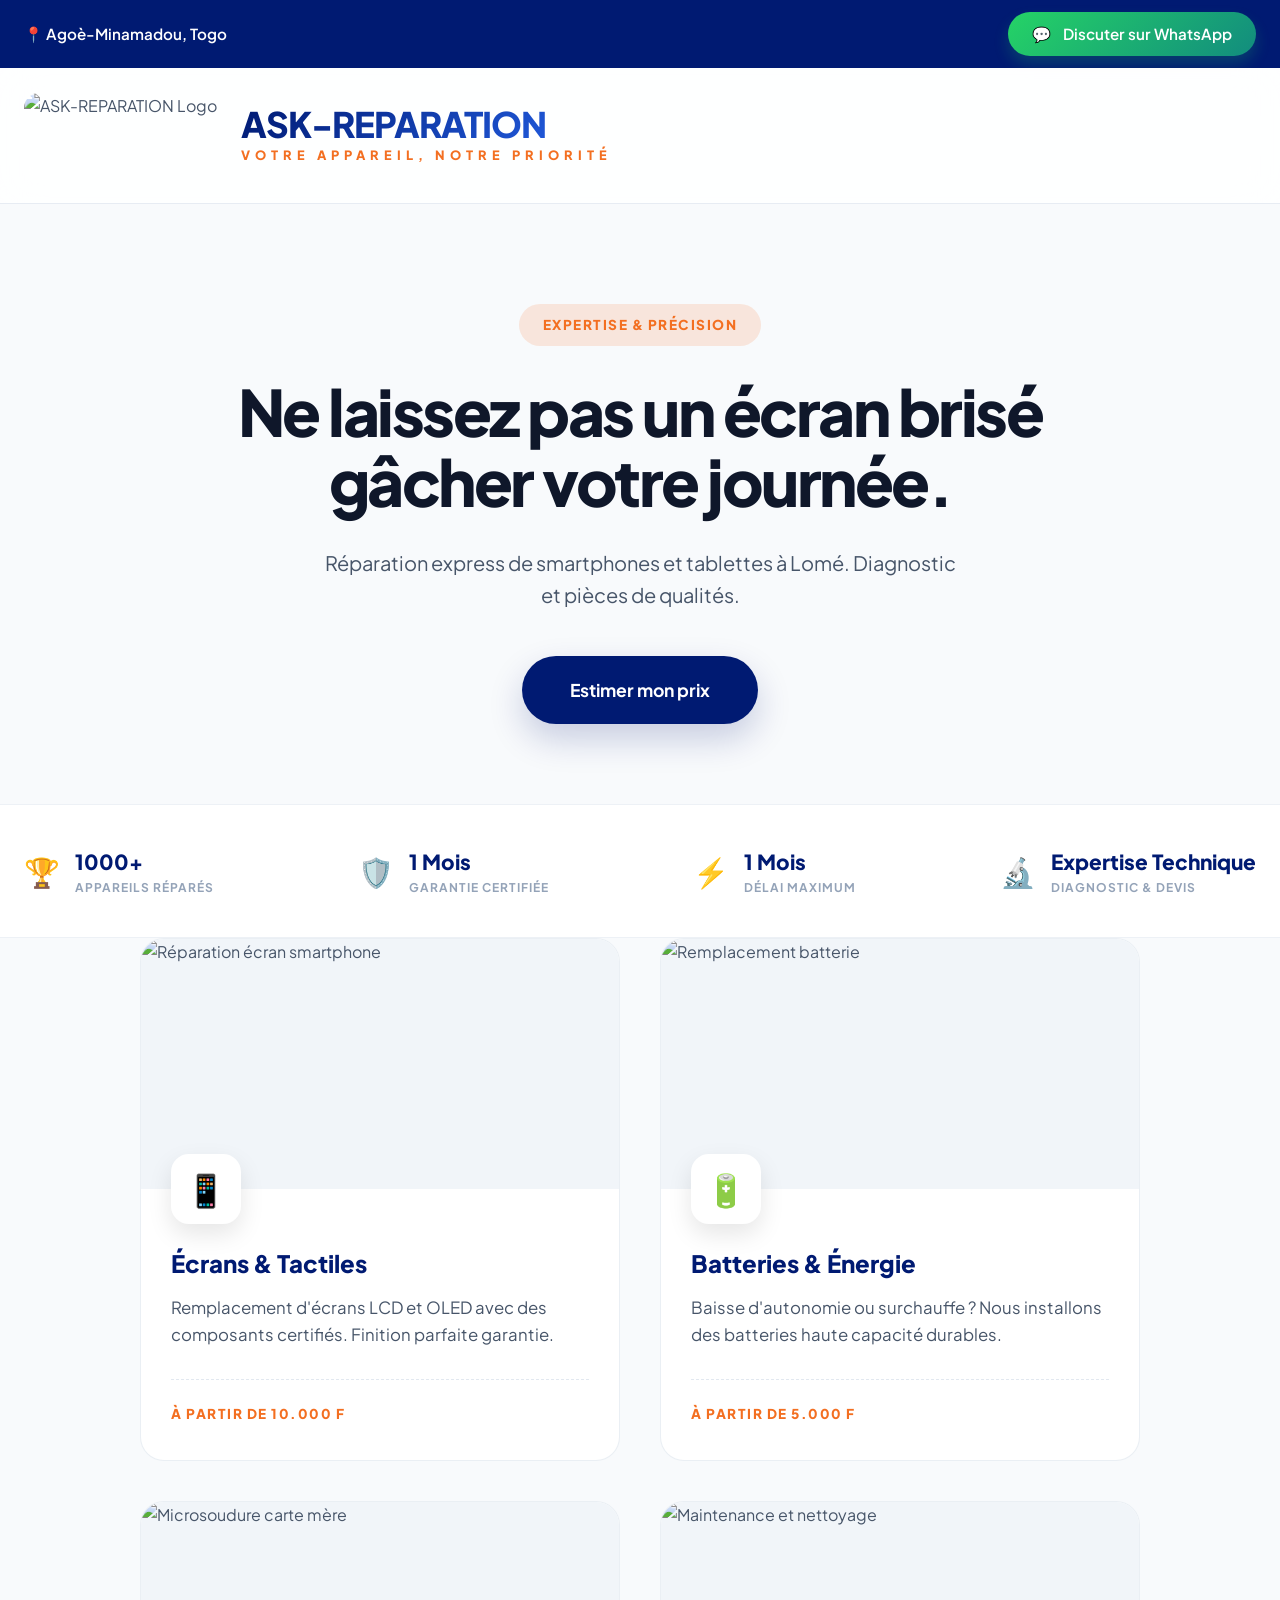
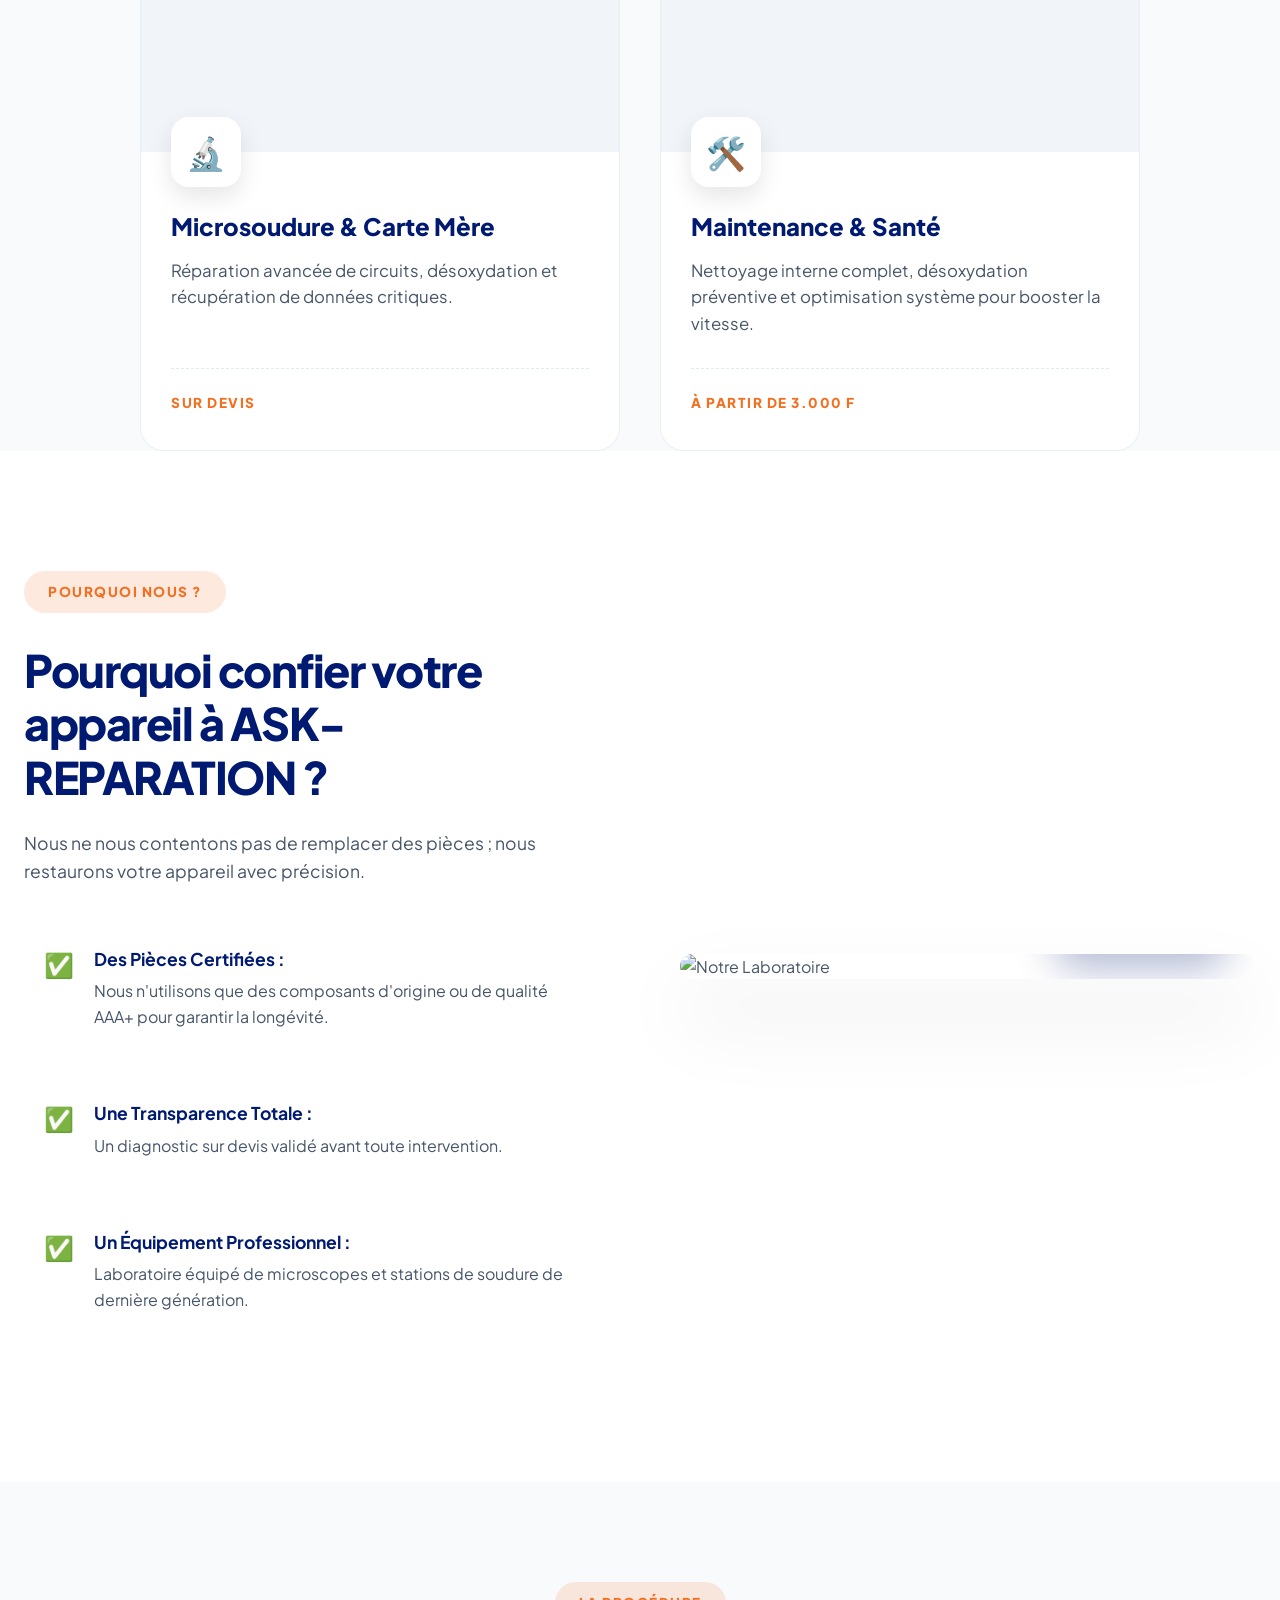
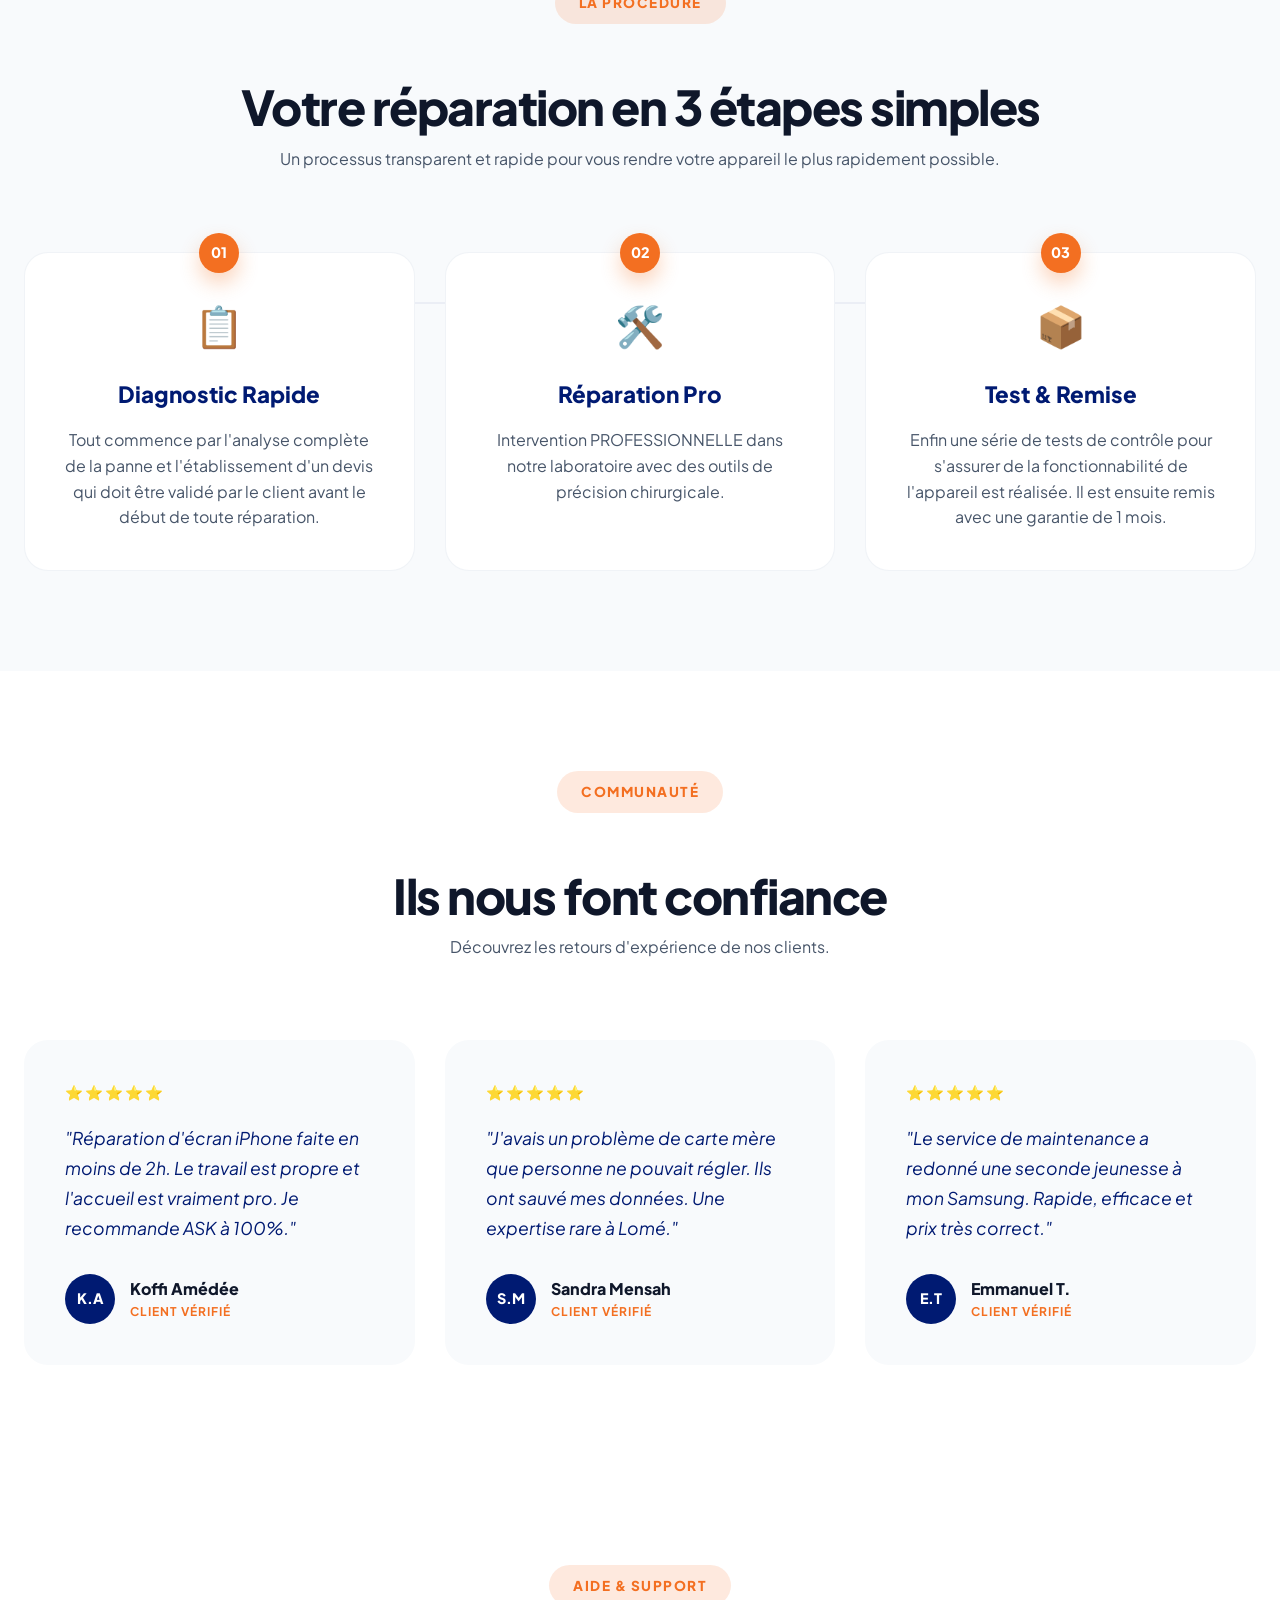
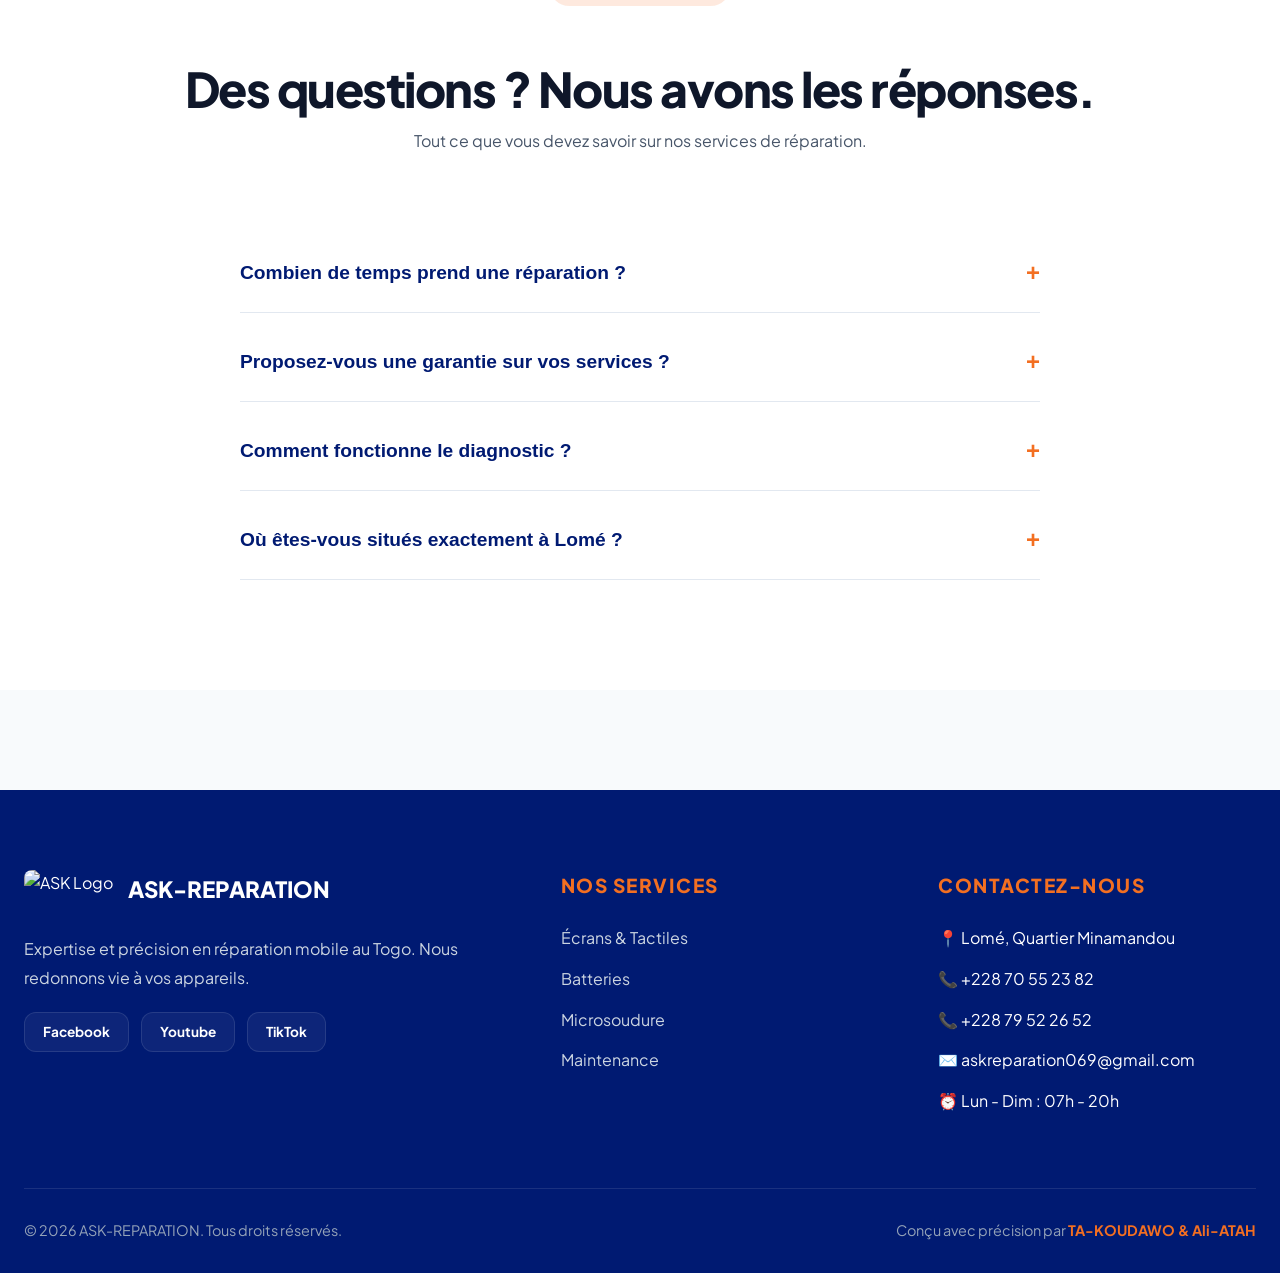
==== index.html @ 67eb350d "Rename test.html to index.html" ====
<!DOCTYPE html>
<html lang="fr">
<head>
    <meta charset="UTF-8">
    <meta name="viewport" content="width=device-width, initial-scale=1.0">
    <title>ASK-REPARATION | Expert Réparation Mobile à Lomé</title>
    <meta name="description" content="Réparation professionnelle de smartphones, tablettes et microsoudure à Lomé.">
    
    <link href="https://fonts.googleapis.com/css2?family=Plus+Jakarta+Sans:wght@400;600;800&display=swap" rel="stylesheet">
    <link rel="stylesheet" href="teststyle.css">
</head>
<body>

    <nav class="top-bar reveal">
        <div class="container-wide">
            <span class="location">📍 Agoè-Minamadou, Togo</span>
            <div class="top-links">
                <a href="https://wa.me/22870552382?text=Bonjour%20ASK-REPARATION,%20j'aimerais%20avoir%20des%20informations%20pour%20une%20r%C3%A9paration." 
                   class="whatsapp-link" 
                   target="_blank">
                   <span class="icon">💬</span> Discuter sur WhatsApp
                </a>
            </div>
        </div>
    </nav>

    <header class="main-header reveal">
        <div class="container">
            <div class="logo-area">
                <img src="https://i.ibb.co/fYm1Td3L/ask.jpg" alt="ASK-REPARATION Logo" class="logo">
                <div class="brand">
                    <h1>ASK-REPARATION</h1>
                    <p>Votre appareil, notre priorité</p>
                </div>
            </div>
        </div>
    </header>

    <section class="hero-section reveal">
        <div class="container">
            <div class="hero-content">
                <span class="badge">Expertise & Précision</span>
                <h2>Ne laissez pas un écran brisé gâcher votre journée.</h2>
                <p>Réparation express de smartphones et tablettes à Lomé. Diagnostic et pièces de qualités.</p>
                <div class="hero-actions">
                    <a href="https://wa.me/22870552382" class="btn-main">Estimer mon prix</a>
                </div>
            </div>
        </div>
    </section>

    <section class="trust-bar reveal">
    <div class="container">
        <div class="trust-wrapper">
            <div class="trust-item">
                <div class="trust-icon">🏆</div>
                <div class="trust-content">
                    <span class="trust-number">1000+</span>
                    <span class="trust-label">Appareils réparés</span>
                </div>
            </div>

            <div class="trust-item">
                <div class="trust-icon">🛡️</div>
                <div class="trust-content">
                    <span class="trust-number">1 Mois</span>
                    <span class="trust-label">Garantie certifiée</span>
                </div>
            </div>

            <div class="trust-item">
                <div class="trust-icon">⚡</div>
                <div class="trust-content">
                    <span class="trust-number">1 Mois</span>
                    <span class="trust-label">Délai maximum</span>
                </div>
            </div>

            <div class="trust-item">
                <div class="trust-icon">🔬</div>
                <div class="trust-content">
                    <span class="trust-number">Expertise Technique</span>
                    <span class="trust-label">Diagnostic & Devis</span>
                </div>
            </div>
        </div>
    </div>
</section>

<div class="services-grid">
    <div class="service-card">
        <div class="service-image-wrapper">
            <img src="https://www.leparisien.fr/resizer/r5Joo7Wj98kJ-udhv9Z1vsKQ_Vc=/932x582/cloudfront-eu-central-1.images.arcpublishing.com/leparisien/H62M6TZ6RVX5QNI3QNLRIZM5BQ.jpg" alt="Réparation écran smartphone" class="service-img">
        </div>
        <div class="service-icon">📱</div>
        <h4>Écrans & Tactiles</h4>
        <p>Remplacement d'écrans LCD et OLED avec des composants certifiés. Finition parfaite garantie.</p>
        <div class="service-footer">
            <span class="service-price">À partir de 10.000 F</span>
        </div>
    </div>

    <div class="service-card">
        <div class="service-image-wrapper">
            <img src="https://i.ytimg.com/vi/eQACi4mepbA/maxresdefault.jpg" alt="Remplacement batterie" class="service-img">
        </div>
        <div class="service-icon">🔋</div>
        <h4>Batteries & Énergie</h4>
        <p>Baisse d'autonomie ou surchauffe ? Nous installons des batteries haute capacité durables.</p>
        <div class="service-footer">
            <span class="service-price">À partir de 5.000 F</span>
        </div>
    </div>

    <div class="service-card">
        <div class="service-image-wrapper">
            <img src="https://previews.123rf.com/images/scharfsinn86/scharfsinn861711/scharfsinn86171101069/91139031-repair-of-a-broken-mobile-phone-in-the-workshop.jpg" alt="Microsoudure carte mère" class="service-img">
        </div>
        <div class="service-icon">🔬</div>
        <h4>Microsoudure & Carte Mère</h4>
        <p>Réparation avancée de circuits, désoxydation et récupération de données critiques.</p>
        <div class="service-footer">
            <span class="service-price">Sur Devis</span>
        </div>
    </div>

    <div class="service-card">
    <div class="service-image-wrapper">
        <img src="https://www.gsm-express.fr/wp-content/uploads/2022/05/reparation-smartphone-a-wazemmes-lille-centre.jpg" alt="Maintenance et nettoyage" class="service-img">
    </div>
        <div class="service-icon">🛠️</div>
        <h4>Maintenance & Santé</h4>
        <p>Nettoyage interne complet, désoxydation préventive et optimisation système pour booster la vitesse.</p>
        <div class="service-footer">
            <span class="service-price">À partir de 3.000 F</span>
        </div>
    </div>
</div>

<section class="why-us reveal">
    <div class="container">
        <div class="why-wrapper">
            <div class="why-text">
                <span class="badge">Pourquoi nous ?</span>
                <h3>Pourquoi confier votre appareil à ASK-REPARATION ?</h3>
                <p>Nous ne nous contentons pas de remplacer des pièces ; nous restaurons votre appareil avec précision.</p>
                
                <ul class="why-list">
                    <li>
                        <div class="list-icon">✅</div>
                        <div class="list-content">
                            <strong>Des Pièces Certifiées :</strong> Nous n'utilisons que des composants d'origine ou de qualité AAA+ pour garantir la longévité.
                        </div>
                    </li>
                    <li>
                        <div class="list-icon">✅</div>
                        <div class="list-content">
                            <strong>Une Transparence Totale :</strong> Un diagnostic sur devis validé avant toute intervention.
                        </div>
                    </li>
                    <li>
                        <div class="list-icon">✅</div>
                        <div class="list-content">
                            <strong>Un Équipement Professionnel :</strong> Laboratoire équipé de microscopes et stations de soudure de dernière génération.
                        </div>
                    </li>
                </ul>
            </div>

            <div class="why-image">
                <div class="image-stack">
                    <img src="https://i.ibb.co/212JDDdf/labo-ask.jpg" alt="Notre Laboratoire" class="img-main">
                    <div class="experience-badge">
                        <span class="exp-year">7+</span>
                        <span class="exp-text">Ans d'expérience</span>
                    </div>
                </div>
            </div>
        </div>
    </div>
</section>

<section class="process-section reveal">
    <div class="container">
        <div class="section-intro">
            <span class="badge">La Procédure</span>
            <h3>Votre réparation en 3 étapes simples</h3>
            <p>Un processus transparent et rapide pour vous rendre votre appareil le plus rapidement possible.</p>
        </div>

        <div class="process-steps">
            <div class="step-card">
                <div class="step-number">01</div>
                <div class="step-icon">📋</div>
                <h4>Diagnostic Rapide</h4>
                <p>Tout commence par l'analyse complète de la panne et l'établissement d'un devis qui doit être validé par le client avant le début de toute réparation.</p>
            </div>

            <div class="step-card">
                <div class="step-number">02</div>
                <div class="step-icon">🛠️</div>
                <h4>Réparation Pro</h4>
                <p>Intervention PROFESSIONNELLE dans notre laboratoire avec des outils de précision chirurgicale.</p>
            </div>

            <div class="step-card">
                <div class="step-number">03</div>
                <div class="step-icon">📦</div>
                <h4>Test & Remise</h4>
                <p>Enfin une série de tests de contrôle pour s'assurer de la fonctionnabilité de l'appareil est réalisée. Il est ensuite remis avec une garantie de 1 mois.</p>
            </div>
        </div>
    </div>
</section>

<section class="testimonials-section reveal">
    <div class="container">
        <div class="section-intro">
            <span class="badge">Communauté</span>
            <h3>Ils nous font confiance</h3>
            <p>Découvrez les retours d'expérience de nos clients.</p>
        </div>

        <div class="testimonials-grid">
            <div class="testimonial-card">
                <div class="stars">⭐⭐⭐⭐⭐</div>
                <p class="feedback">"Réparation d'écran iPhone faite en moins de 2h. Le travail est propre et l'accueil est vraiment pro. Je recommande ASK à 100%."</p>
                <div class="client-info">
                    <div class="client-avatar">K.A</div>
                    <div class="client-meta">
                        <span class="client-name">Koffi Amédée</span>
                        <span class="client-status">Client Vérifié</span>
                    </div>
                </div>
            </div>

            <div class="testimonial-card">
                <div class="stars">⭐⭐⭐⭐⭐</div>
                <p class="feedback">"J'avais un problème de carte mère que personne ne pouvait régler. Ils ont sauvé mes données. Une expertise rare à Lomé."</p>
                <div class="client-info">
                    <div class="client-avatar">S.M</div>
                    <div class="client-meta">
                        <span class="client-name">Sandra Mensah</span>
                        <span class="client-status">Client Vérifié</span>
                    </div>
                </div>
            </div>

            <div class="testimonial-card">
                <div class="stars">⭐⭐⭐⭐⭐</div>
                <p class="feedback">"Le service de maintenance a redonné une seconde jeunesse à mon Samsung. Rapide, efficace et prix très correct."</p>
                <div class="client-info">
                    <div class="client-avatar">E.T</div>
                    <div class="client-meta">
                        <span class="client-name">Emmanuel T.</span>
                        <span class="client-status">Client Vérifié</span>
                    </div>
                </div>
            </div>
        </div>
    </div>
</section>

<section class="faq-section reveal">
    <div class="container">
        <div class="section-intro">
            <span class="badge">Aide & Support</span>
            <h3>Des questions ? Nous avons les réponses.</h3>
            <p>Tout ce que vous devez savoir sur nos services de réparation.</p>
        </div>

        <div class="faq-wrapper">
            <div class="faq-item">
                <button class="faq-question">Combien de temps prend une réparation ? <span>+</span></button>
                <div class="faq-answer">
                    <p>Pour la plupart des smartphones (iPhone, Samsung, Tecno), la durée de la réparation dépend surtout de l'ampleur du problème. Aucun délai minimum ne peut être précisé ici mais les réparations atteignent rarement une durée de 1 mois. De plus les détails sur la durée sont généralement discutés après la réalisation du devis et ce avec précision.</p>
                </div>
            </div>

            <div class="faq-item">
                <button class="faq-question">Proposez-vous une garantie sur vos services ? <span>+</span></button>
                <div class="faq-answer">
                    <p>Oui, toutes nos réparations sont couvertes par une garantie certifiée de 1 mois.</p>
                </div>
            </div>

            <div class="faq-item">
                <button class="faq-question">Comment fonctionne le diagnostic ? <span>+</span></button>
                <div class="faq-answer">
                    <p>Même un simple diagnostic (Sans aucune réparation ultérieure) est facturé et sous devis. Le diagnostic n'est pas gratuit. Notez bien que le prix est défini en fonction du type d'appareil.</p>
                </div>
            </div>

            <div class="faq-item">
                <button class="faq-question">Où êtes-vous situés exactement à Lomé ? <span>+</span></button>
                <div class="faq-answer">
                    <p>Nous sommes situés à Agoè Minamandou dèrrière la station FALK. </p>
                </div>
            </div>
        </div>
    </div>
</section>

<footer class="main-footer">
    <div class="container">
        <div class="footer-grid">
            <div class="footer-col brand-col">
                <div class="footer-logo">
                    <img src="https://i.ibb.co/fYm1Td3L/ask.jpg" alt="ASK Logo" class="logo-small">
                    <span class="footer-brand-name">ASK-REPARATION</span>
                </div>
                <p>Expertise et précision en réparation mobile au Togo. Nous redonnons vie à vos appareils.</p>
                <div class="social-links">
                    <a href="#" class="social-icon">Facebook</a>
                    <a target="blank" href="https://www.youtube.com/@ask-reparation" class="social-icon">Youtube</a>
                    <a target="blank" href="https://www.tiktok.com/@askreparation" class="social-icon">TikTok</a>
                </div>
            </div>

            <div class="footer-col">
                <h4>Nos Services</h4>
                <ul>
                    <li><a href="#">Écrans & Tactiles</a></li>
                    <li><a href="#">Batteries</a></li>
                    <li><a href="#">Microsoudure</a></li>
                    <li><a href="#">Maintenance</a></li>
                </ul>
            </div>

            <div class="footer-col">
                <h4>Contactez-nous</h4>
                <ul class="contact-info">
                    <li>📍 Lomé, Quartier Minamandou</li>
                    <li>📞 +228 70 55 23 82</li>
                    <li>📞 +228 79 52 26 52</li>
                    <li>✉️ askreparation069@gmail.com</li>
                    <li>⏰ Lun - Dim : 07h - 20h</li>
                </ul>
            </div>
        </div>

        <div class="footer-bottom">
            <p>&copy; 2026 ASK-REPARATION. Tous droits réservés.</p>
            <p>Conçu avec précision par <span class="designer">TA-KOUDAWO & Ali-ATAH</span></p>
        </div>
    </div>
</footer>



    <script src="script.js"></script>
</body>
</html>
---- teststyle.css ----
/* ==========================================================================
   CONFIGURATIONS GÉNÉRALES & VARIABLES
   ========================================================================== */
:root {
    /* Palette de couleurs */
    --primary: #f36f21;          /* Orange ASK */
    --primary-glow: rgba(243, 111, 33, 0.15);
    --secondary: #001a72;        /* Bleu Profond */
    --accent: #2563eb;           /* Bleu Électrique */
    --whatsapp: #25D366;
    
    /* Couleurs de texte */
    --text-dark: #0f172a;        /* Titres */
    --text-medium: #475569;      /* Corps de texte */
    --text-light: #94a3b8;       /* Slogan/Légendes */
    
    /* Fond et Surfaces */
    --bg-light: #f8fafc;
    --white: #ffffff;
    --glass: rgba(255, 255, 255, 0.85);
    
    /* Design Tokens */
    --radius: 24px;
    --shadow-chic: 0 20px 40px rgba(0, 0, 0, 0.05);
    --transition-smooth: all 0.5s cubic-bezier(0.4, 0, 0.2, 1);
}

* {
    margin: 0;
    padding: 0;
    box-sizing: border-box;
    -webkit-font-smoothing: antialiased;
}

body {
    font-family: 'Plus Jakarta Sans', sans-serif;
    background-color: var(--bg-light);
    color: var(--text-medium);
    line-height: 1.6;
    overflow-x: hidden;
}

/* ==========================================================================
   LOGIQUE D'ANIMATION (REVEAL)
   ========================================================================== */
.reveal {
    opacity: 0;
    transform: translateY(30px);
    transition: var(--transition-smooth);
}

.reveal.active {
    opacity: 1;
    transform: translateY(0);
}

/* ==========================================================================
   LAYOUTS (CONTENEURS)
   ========================================================================== */
.container {
    max-width: 1280px;
    margin: 0 auto;
    padding: 0 24px;
}

.container-wide {
    max-width: 1440px;
    margin: 0 auto;
    padding: 0 24px;
}

/* ==========================================================================
   1. BARRE DE CONTACT (TOP BAR)
   ========================================================================== */
.top-bar {
    background: var(--secondary);
    color: var(--white);
    padding: 12px 0;
    font-weight: 600;
    font-size: 0.95rem;
}

.top-bar .container-wide {
    display: flex;
    justify-content: space-between;
    align-items: center;
}

.whatsapp-link {
    display: inline-flex;
    align-items: center;
    gap: 12px;
    background: linear-gradient(135deg, var(--whatsapp) 0%, #128C7E 100%);
    color: white !important;
    padding: 10px 24px;
    border-radius: 100px;
    text-decoration: none;
    box-shadow: 0 8px 15px rgba(37, 211, 102, 0.2);
    animation: pulse-green 2s infinite;
    transition: var(--transition-smooth);
}

.whatsapp-link:hover {
    transform: translateY(-2px);
    filter: brightness(1.1);
}

/* ==========================================================================
   2. HEADER (NAVIGATION & LOGO)
   ========================================================================== */
.main-header {
    background: var(--glass);
    backdrop-filter: blur(20px);
    -webkit-backdrop-filter: blur(20px);
    padding: 25px 0;
    border-bottom: 1px solid rgba(226, 232, 240, 0.8);
    position: sticky;
    top: 0;
    z-index: 1000;
}

.logo-area {
    display: flex;
    align-items: center;
    gap: 24px;
}

.logo {
    height: 85px;
    width: auto;
    border-radius: 15px;
}

.brand h1 {
    font-size: 2.2rem;
    font-weight: 800;
    background: linear-gradient(135deg, var(--secondary) 0%, var(--accent) 100%);
    -webkit-background-clip: text;
    background-clip: text;
    -webkit-text-fill-color: transparent;
    letter-spacing: -1px;
    line-height: 1;
}

.brand p {
    font-size: 0.8rem;
    color: var(--primary);
    font-weight: 800;
    letter-spacing: 5px;
    text-transform: uppercase;
    margin-top: 4px;
}

/* ==========================================================================
   3. SECTION HERO (ACCUEIL)
   ========================================================================== */
.hero-section {
    padding: 100px 0 80px;
    text-align: center;
}

.badge {
    background: var(--primary-glow);
    color: var(--primary);
    padding: 10px 24px;
    border-radius: 50px;
    font-weight: 800;
    font-size: 0.85rem;
    letter-spacing: 1.5px;
    text-transform: uppercase;
    display: inline-block;
    margin-bottom: 30px;
}

.hero-content h2 {
    font-size: 4rem;
    font-weight: 900;
    color: var(--text-dark);
    max-width: 900px;
    margin: 0 auto 30px;
    line-height: 1.1;
    letter-spacing: -2.5px;
}

.hero-content p {
    font-size: 1.25rem;
    color: var(--text-medium);
    max-width: 650px;
    margin: 0 auto 45px;
}

.btn-main {
    background: var(--secondary);
    color: white;
    padding: 20px 48px;
    border-radius: 100px;
    text-decoration: none;
    font-weight: 700;
    font-size: 1.1rem;
    box-shadow: 0 15px 35px rgba(0, 26, 114, 0.2);
    display: inline-block;
    transition: var(--transition-smooth);
}

.btn-main:hover {
    transform: translateY(-4px);
    box-shadow: 0 20px 45px rgba(0, 26, 114, 0.3);
}

/* ==========================================================================
   4. TRUST BAR (VALEURS)
   ========================================================================== */
.trust-bar {
    padding: 40px 0;
    background: var(--white);
    border-top: 1px solid rgba(226, 232, 240, 0.6);
    border-bottom: 1px solid rgba(226, 232, 240, 0.6);
}

.trust-wrapper {
    display: flex;
    justify-content: space-between;
    align-items: center;
}

.trust-item {
    display: flex;
    align-items: center;
    gap: 15px;
}

.trust-icon { font-size: 1.8rem; }

.trust-number {
    display: block;
    font-size: 1.3rem;
    font-weight: 800;
    color: var(--secondary);
}

.trust-label {
    display: block;
    font-size: 0.75rem;
    color: var(--text-light);
    font-weight: 700;
    text-transform: uppercase;
    letter-spacing: 1px;
}

/* ==========================================================================
   5. CATALOGUE DES SERVICES (GRID)
   ========================================================================== */
.services-section { padding: 100px 0; }

.section-intro {
    text-align: center;
    margin-bottom: 80px;
}

.section-intro h3 {
    font-size: 3rem;
    font-weight: 900;
    color: var(--text-dark);
    margin-top: 15px;
    letter-spacing: -1.5px;
}

.services-grid {
    display: grid;
    grid-template-columns: repeat(2, 1fr);
    gap: 40px;
    max-width: 1000px; 
    margin: 0 auto;
}

.service-card {
    background: var(--white);
    border-radius: var(--radius);
    padding-bottom: 35px;
    overflow: hidden;
    border: 1px solid rgba(226, 232, 240, 0.7);
    transition: var(--transition-smooth);
    height: 100%;
    display: flex;
    flex-direction: column;
}

.service-card:hover {
    transform: translateY(-12px);
    box-shadow: 0 30px 60px rgba(0, 26, 114, 0.08);
    border-radius: calc(var(--radius) - 10px);
    overflow: hidden;
    margin-bottom: 25px;
    background: #f1f5f9;
}

/* Image du service */
.service-image-wrapper {
    width: 100%;
    height: 250px;
    overflow: hidden;
    background: #f1f5f9;
}

.service-img {
    width: 100%;
    height: 100%;
    object-fit: cover;
    transition: transform 1s ease;
}

.service-card:hover .service-img { transform: scale(1.1); }

/* Icône flottante */
.service-icon {
    width: 70px;
    height: 70px;
    background: var(--white);
    display: flex;
    align-items: center;
    justify-content: center;
    font-size: 2rem;
    border-radius: 18px;
    margin: -35px 0 20px 30px;
    position: relative;
    box-shadow: 0 10px 25px rgba(0,0,0,0.1);
    border: 4px solid var(--white);
}

/* Contenu de la carte */
.service-card h4 {
    font-size: 1.5rem;
    margin: 0 30px 12px;
    color: var(--secondary);
    font-weight: 800;
}

.service-card p {
    font-size: 1.05rem;
    margin: 0 30px 30px;
    color: var(--text-medium);
    flex-grow: 1;
}

.service-footer {
    margin: 0 30px;
    padding-top: 20px;
    border-top: 1px dashed #e2e8f0;
}

.service-price {
    color: var(--primary);
    font-weight: 800;
    font-size: 0.85rem;
    text-transform: uppercase;
    letter-spacing: 1.5px;
}

/* ==========================================================================
   ANIMATIONS & KEYFRAMES
   ========================================================================== */
@keyframes pulse-green {
    0% { box-shadow: 0 0 0 0 rgba(37, 211, 102, 0.4); }
    70% { box-shadow: 0 0 0 15px rgba(37, 211, 102, 0); }
    100% { box-shadow: 0 0 0 0 rgba(37, 211, 102, 0); }
}

/* ==========================================================================
   RESPONSIVE DESIGN
   ========================================================================== */
@media (max-width: 1024px) {
    .services-grid { grid-template-columns: 1fr; }
    .hero-content h2 { font-size: 3rem; }
    .trust-wrapper { display: grid; grid-template-columns: repeat(2, 1fr); gap: 30px; }
}

@media (max-width: 768px) {
    .services-grid { grid-template-columns: 1fr; gap: 30px; padding: 0 10px; }
    .service-card {
        padding-bottom: 30px;
    }
    .service-image-wrapper {
        height: 180px;
    }
    .hero-content h2 { font-size: 2.5rem; }
    .top-bar .container-wide { flex-direction: column; gap: 10px; text-align: center; }
}

/* =============================================
   STYLISATION : POURQUOI NOUS ?
   Layout : Flexbox Asymétrique
   ============================================= */
.why-us {
    padding: 120px 0;
    background: var(--white);
}

.why-wrapper {
    display: flex;
    align-items: center;
    gap: 80px;
}

.why-text {
    flex: 1;
}

.why-text h3 {
    font-size: 2.8rem;
    font-weight: 900;
    color: var(--secondary);
    line-height: 1.2;
    margin-bottom: 25px;
    letter-spacing: -1.5px;
}

.why-text p {
    font-size: 1.1rem;
    color: var(--text-medium);
    margin-bottom: 40px;
}

/* --- Liste des arguments --- */
.why-list {
    list-style: none;
}

.why-list li {
    display: flex;
    gap: 20px;
    margin-bottom: 30px;
    padding: 20px;
    border-radius: 18px;
    transition: var(--transition-smooth);
}

.why-list li:hover {
    background: var(--bg-light);
    transform: translateX(10px);
}

.list-icon {
    font-size: 1.5rem;
    color: var(--primary);
}

.list-content strong {
    display: block;
    font-size: 1.1rem;
    color: var(--secondary);
    margin-bottom: 5px;
}

/* --- Bloc Image avec Badge --- */
.why-image {
    flex: 1;
    position: relative;
}

.image-stack {
    position: relative;
    border-radius: var(--radius);
    overflow: hidden;
    box-shadow: 0 40px 80px rgba(0,0,0,0.1);
}

.img-main {
    width: 100%;
    display: block;
    transition: transform 0.8s ease;
}

.why-image:hover .img-main {
    transform: scale(1.05);
}

.experience-badge {
    position: absolute;
    bottom: 30px;
    right: 30px;
    background: var(--secondary);
    color: var(--white);
    padding: 25px;
    border-radius: 20px;
    text-align: center;
    box-shadow: 0 20px 40px rgba(0,26,114,0.3);
}

.exp-year {
    display: block;
    font-size: 2rem;
    font-weight: 900;
    line-height: 1;
}

.exp-text {
    font-size: 0.7rem;
    text-transform: uppercase;
    letter-spacing: 1px;
}

/* --- RESPONSIVE --- */
@media (max-width: 992px) {
    .why-wrapper {
        flex-direction: column;
        gap: 60px;
    }
    .why-text h3 { font-size: 2.2rem; }
}

/* =============================================
   STYLISATION : PROCESSUS (STEPS)
   Design : Minimaliste avec indicateurs numériques
   ============================================= */
.process-section {
    padding: 100px 0;
    background: var(--bg-light);
}

.process-steps {
    display: flex;
    justify-content: space-between;
    gap: 30px;
    position: relative;
}

/* La ligne de connexion (invisible sur mobile) */
.process-steps::before {
    content: '';
    position: absolute;
    top: 50px;
    left: 10%;
    right: 10%;
    height: 2px;
    background: rgba(0, 26, 114, 0.05);
    z-index: 1;
}

.step-card {
    background: var(--white);
    padding: 40px;
    border-radius: var(--radius);
    flex: 1;
    position: relative;
    z-index: 2;
    text-align: center;
    border: 1px solid rgba(226, 232, 240, 0.5);
    transition: var(--transition-smooth);
}

.step-card:hover {
    transform: translateY(-5px);
    box-shadow: var(--shadow-chic);
}

.step-number {
    position: absolute;
    top: -20px;
    left: 50%;
    transform: translateX(-50%);
    background: var(--primary);
    color: white;
    width: 40px;
    height: 40px;
    border-radius: 50%;
    display: flex;
    align-items: center;
    justify-content: center;
    font-weight: 800;
    font-size: 0.9rem;
    box-shadow: 0 10px 20px rgba(243, 111, 33, 0.3);
}

.step-icon {
    font-size: 2.5rem;
    margin-bottom: 20px;
}

.step-card h4 {
    font-size: 1.4rem;
    color: var(--secondary);
    margin-bottom: 15px;
    font-weight: 800;
}

.step-card p {
    font-size: 1rem;
    color: var(--text-medium);
}

/* --- RESPONSIVE : EMPILAGE VERTICAL --- */
@media (max-width: 992px) {
    .process-steps {
        flex-direction: column;
        gap: 50px;
    }
    
    .process-steps::before {
        display: none; /* On retire la ligne horizontale */
    }
    
    .step-card {
        max-width: 500px;
        margin: 0 auto;
    }
}

/* =============================================
   STYLISATION : TÉMOIGNAGES
   Architecture : Grid avec cartes asymétriques
   ============================================= */
.testimonials-section {
    padding: 100px 0;
    background: var(--white);
}

.testimonials-grid {
    display: grid;
    grid-template-columns: repeat(3, 1fr);
    gap: 30px;
}

.testimonial-card {
    background: var(--bg-light);
    padding: 40px;
    border-radius: var(--radius);
    transition: var(--transition-smooth);
    border: 1px solid transparent;
}

.testimonial-card:hover {
    background: var(--white);
    border-color: var(--primary-glow);
    box-shadow: var(--shadow-chic);
    transform: translateY(-5px);
}

.stars {
    font-size: 0.9rem;
    margin-bottom: 20px;
    letter-spacing: 2px;
}

.feedback {
    font-style: italic;
    color: var(--secondary);
    font-size: 1.1rem;
    line-height: 1.7;
    margin-bottom: 30px;
}

/* --- Infos Client --- */
.client-info {
    display: flex;
    align-items: center;
    gap: 15px;
}

.client-avatar {
    width: 50px;
    height: 50px;
    background: var(--secondary);
    color: var(--white);
    border-radius: 50%;
    display: flex;
    align-items: center;
    justify-content: center;
    font-weight: 800;
    font-size: 0.9rem;
}

.client-meta {
    display: flex;
    flex-direction: column;
}

.client-name {
    font-weight: 800;
    color: var(--text-dark);
    font-size: 1rem;
}

.client-status {
    font-size: 0.75rem;
    color: var(--primary);
    text-transform: uppercase;
    font-weight: 700;
    letter-spacing: 1px;
}

/* --- RESPONSIVE --- */
@media (max-width: 992px) {
    .testimonials-grid {
        grid-template-columns: 1fr;
        max-width: 600px;
        margin: 0 auto;
    }
}

/* =============================================
   STYLISATION : FAQ (ACCORDÉONS)
   ============================================= */
.faq-section {
    padding: 100px 0;
    background: var(--white);
}

.faq-wrapper {
    max-width: 800px;
    margin: 0 auto;
}

.faq-item {
    border-bottom: 1px solid #e2e8f0;
    margin-bottom: 10px;
}

.faq-question {
    width: 100%;
    display: flex;
    justify-content: space-between;
    align-items: center;
    padding: 25px 0;
    background: none;
    border: none;
    font-size: 1.2rem;
    font-weight: 700;
    color: var(--secondary);
    text-align: left;
    cursor: pointer;
    transition: var(--transition-smooth);
}

.faq-question span {
    font-size: 1.5rem;
    color: var(--primary);
    transition: transform 0.3s ease;
}

.faq-answer {
    max-height: 0;
    overflow: hidden;
    transition: all 0.4s cubic-bezier(0.4, 0, 0.2, 1);
    background: transparent;
}

.faq-answer p {
    padding-bottom: 25px;
    color: var(--text-medium);
    font-size: 1.05rem;
    line-height: 1.6;
}

/* État Actif (géré par JS après) */
.faq-item.active .faq-answer {
    max-height: 200px; /* Hauteur max pour l'animation */
}

.faq-item.active .faq-question span {
    transform: rotate(45deg); /* Le + devient un x */
}

/* =============================================
   STYLISATION : FOOTER CHIC
   ============================================= */
.main-footer {
    background: var(--secondary);
    color: var(--white);
    padding: 80px 0 30px;
    margin-top: 100px;
}

.footer-grid {
    display: grid;
    grid-template-columns: 1.5fr 1fr 1fr;
    gap: 60px;
    margin-bottom: 60px;
}

.footer-col h4 {
    color: var(--primary);
    font-size: 1.2rem;
    font-weight: 800;
    margin-bottom: 25px;
    text-transform: uppercase;
    letter-spacing: 1.5px;
}

.footer-col p {
    color: #cbd5e1;
    line-height: 1.8;
    margin-bottom: 20px;
}

.footer-col ul {
    list-style: none;
}

.footer-col ul li {
    margin-bottom: 15px;
}

.footer-col ul li a {
    color: #cbd5e1;
    text-decoration: none;
    transition: var(--transition-smooth);
}

.footer-col ul li a:hover {
    color: var(--primary);
    padding-left: 10px;
}

/* --- Branding --- */
.footer-logo {
    display: flex;
    align-items: center;
    gap: 15px;
    margin-bottom: 25px;
}

.logo-small {
    height: 40px;
    border-radius: 8px;
}

.footer-brand-name {
    font-size: 1.4rem;
    font-weight: 900;
}

.social-links {
    display: flex;
    gap: 12px;
    flex-wrap: wrap;
}

.social-icon {
    min-width: 40px;
    height: 40px;
    padding: 0 18px;
    background: rgba(255,255,255,0.05);
    display: flex;
    align-items: center;
    justify-content: center;
    border-radius: 12px;
    color: white;
    text-decoration: none;
    font-weight: 700;
    font-size: 0.85rem;
    transition: var(--transition-smooth);
    border: 1px solid rgba(255, 255, 255, 0.1);
}

.social-icon:hover {
    background: var(--primary);
    transform: translateY(-5px);
    border-color: var(--primary);
    box-shadow: 0 10px 20px rgba(243, 111, 33, 0.2);
}

/* --- Copyright Line --- */
.footer-bottom {
    padding-top: 30px;
    border-top: 1px solid rgba(255,255,255,0.1);
    display: flex;
    justify-content: space-between;
    align-items: center;
    font-size: 0.9rem;
    color: #94a3b8;
}

.designer {
    color: var(--primary);
    font-weight: 700;
}

/* --- RESPONSIVE --- */
@media (max-width: 992px) {
    .footer-grid {
        grid-template-columns: 1fr;
        gap: 40px;
    }
    .footer-bottom {
        flex-direction: column;
        gap: 15px;
        text-align: center;
    }
}
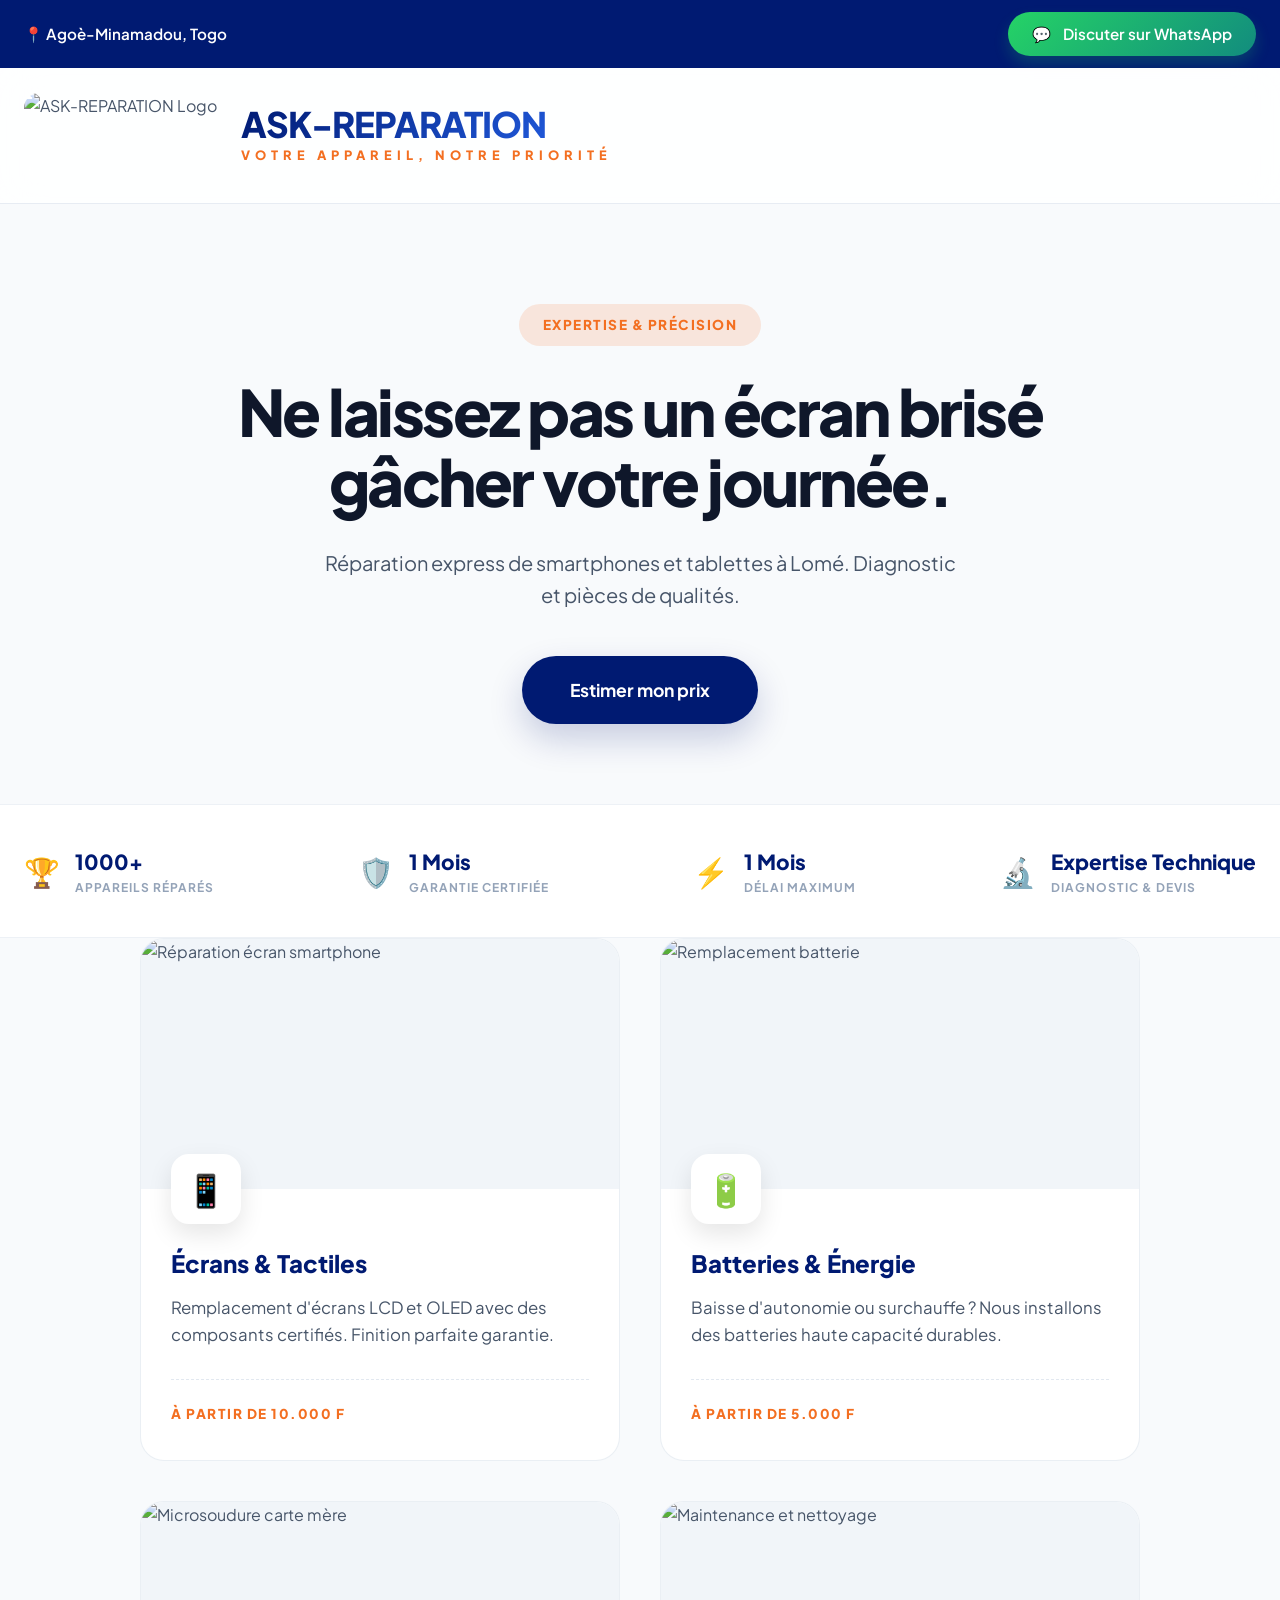
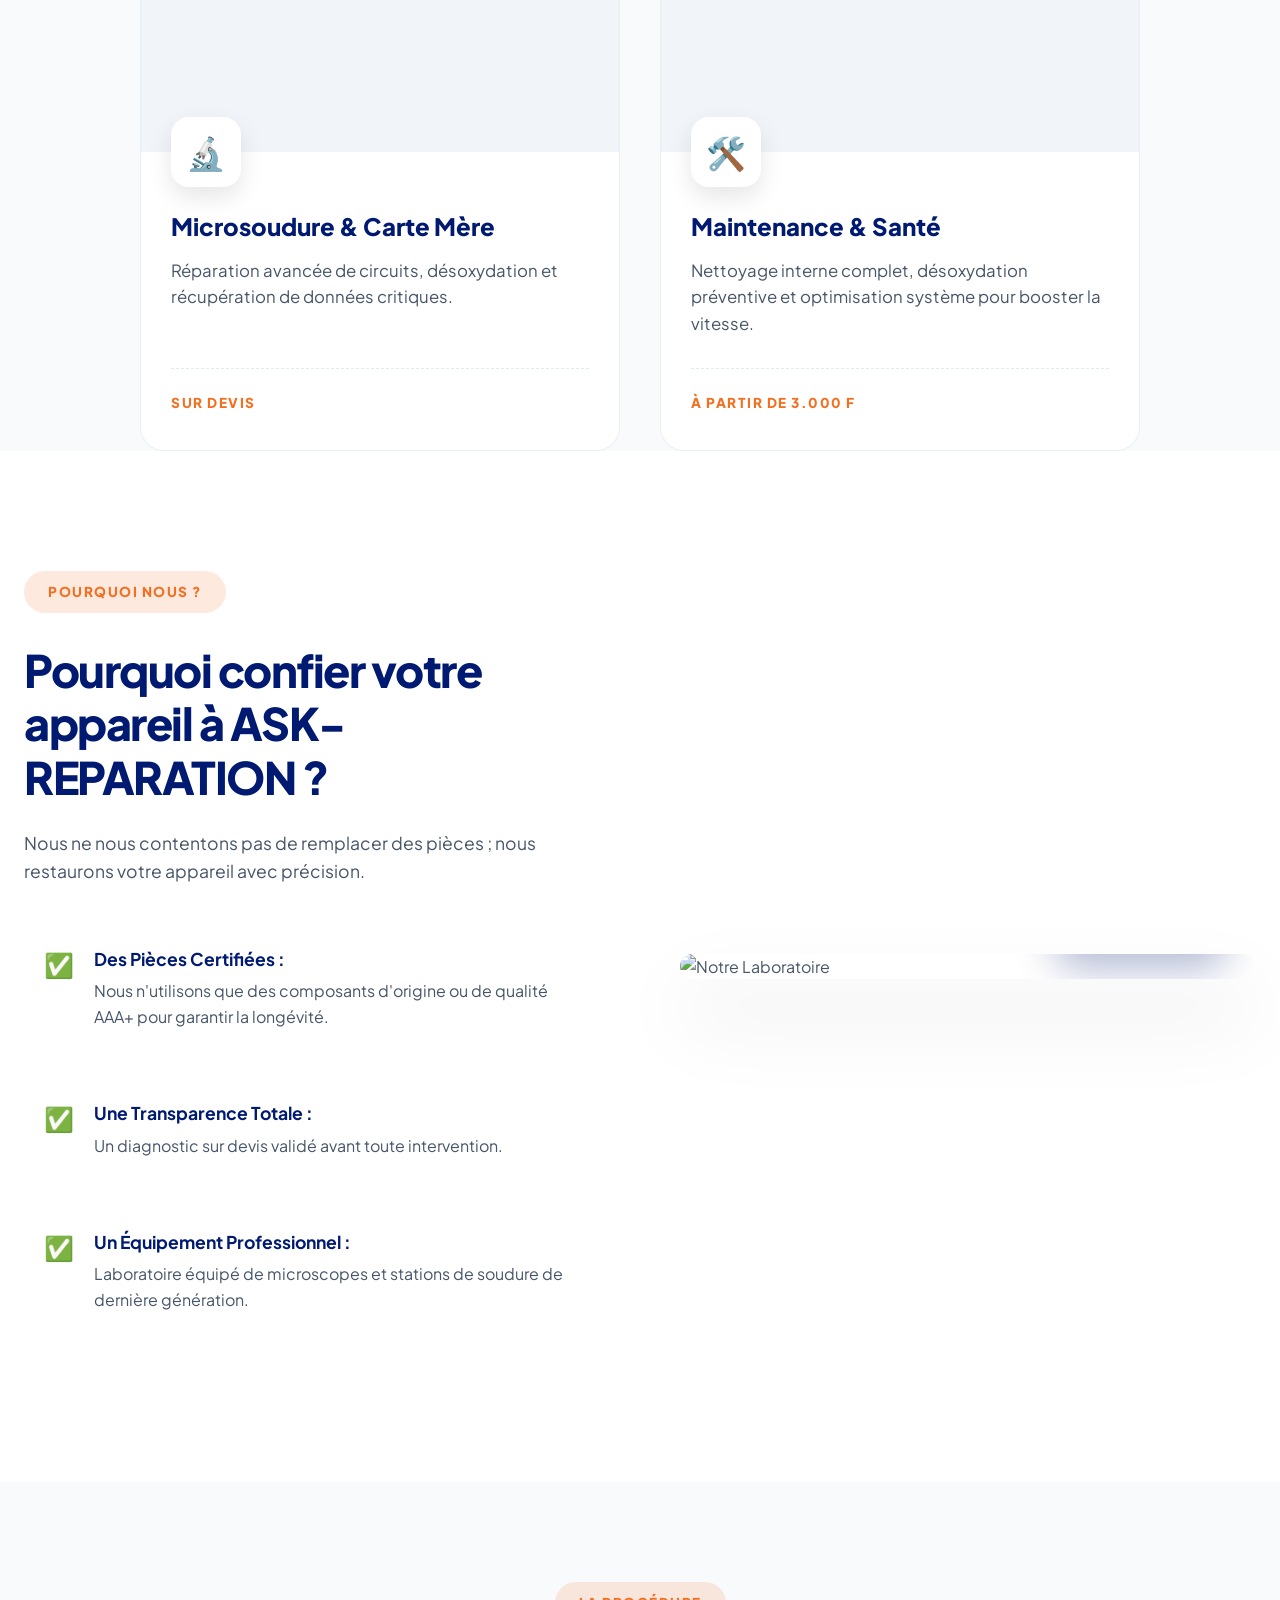
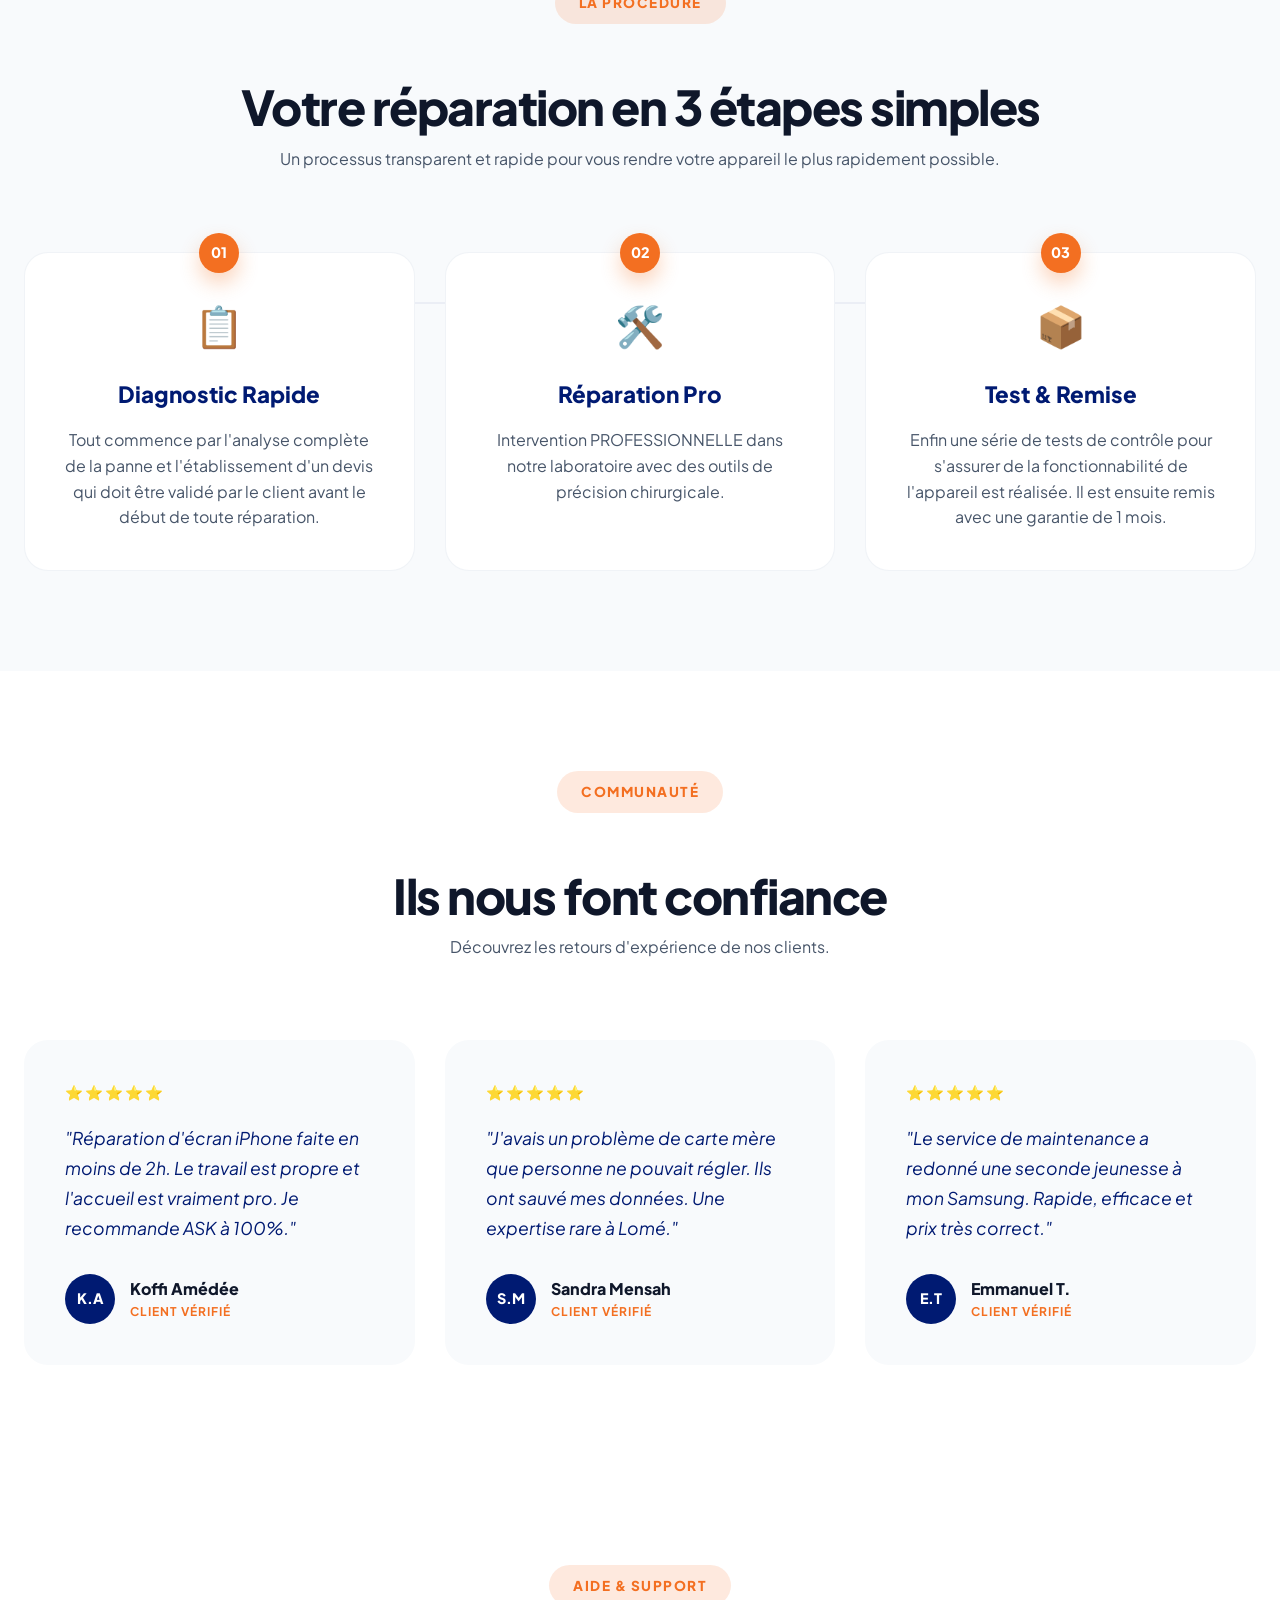
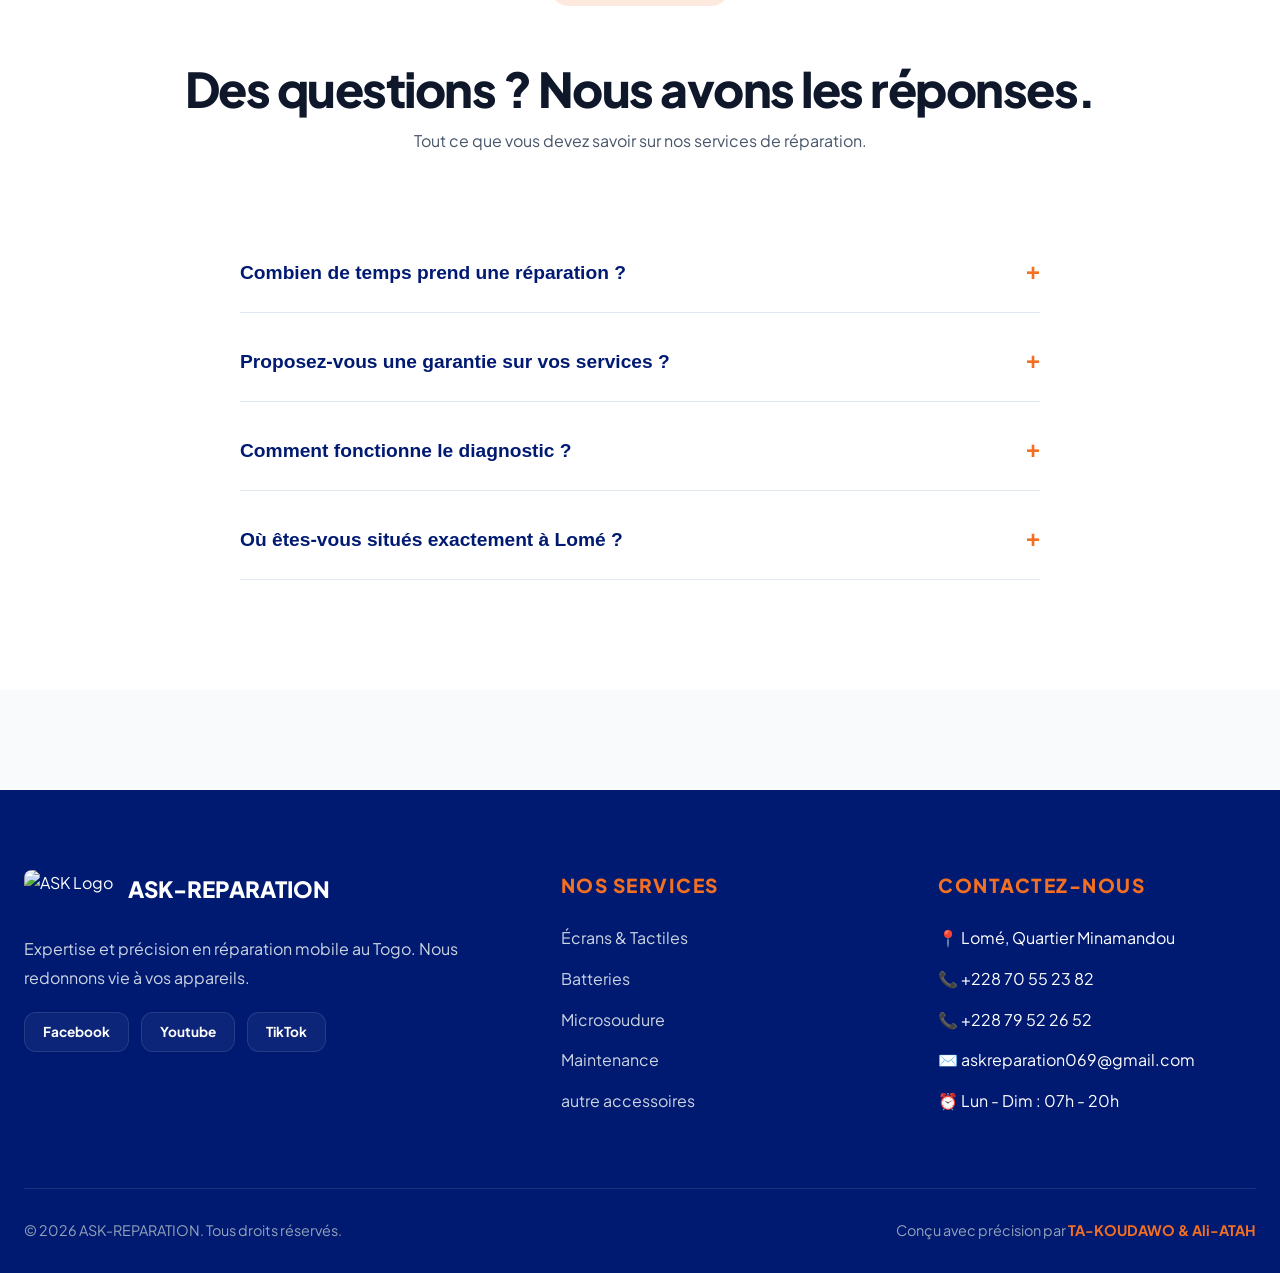
==== commit 3c1077b7: "Update index.html" ====
--- a/index.html
+++ b/index.html
@@ -324,6 +324,7 @@
                     <li><a href="#">Batteries</a></li>
                     <li><a href="#">Microsoudure</a></li>
                     <li><a href="#">Maintenance</a></li>
+                    <li><a href="#">autre accessoires</a></li>
                 </ul>
             </div>
 
